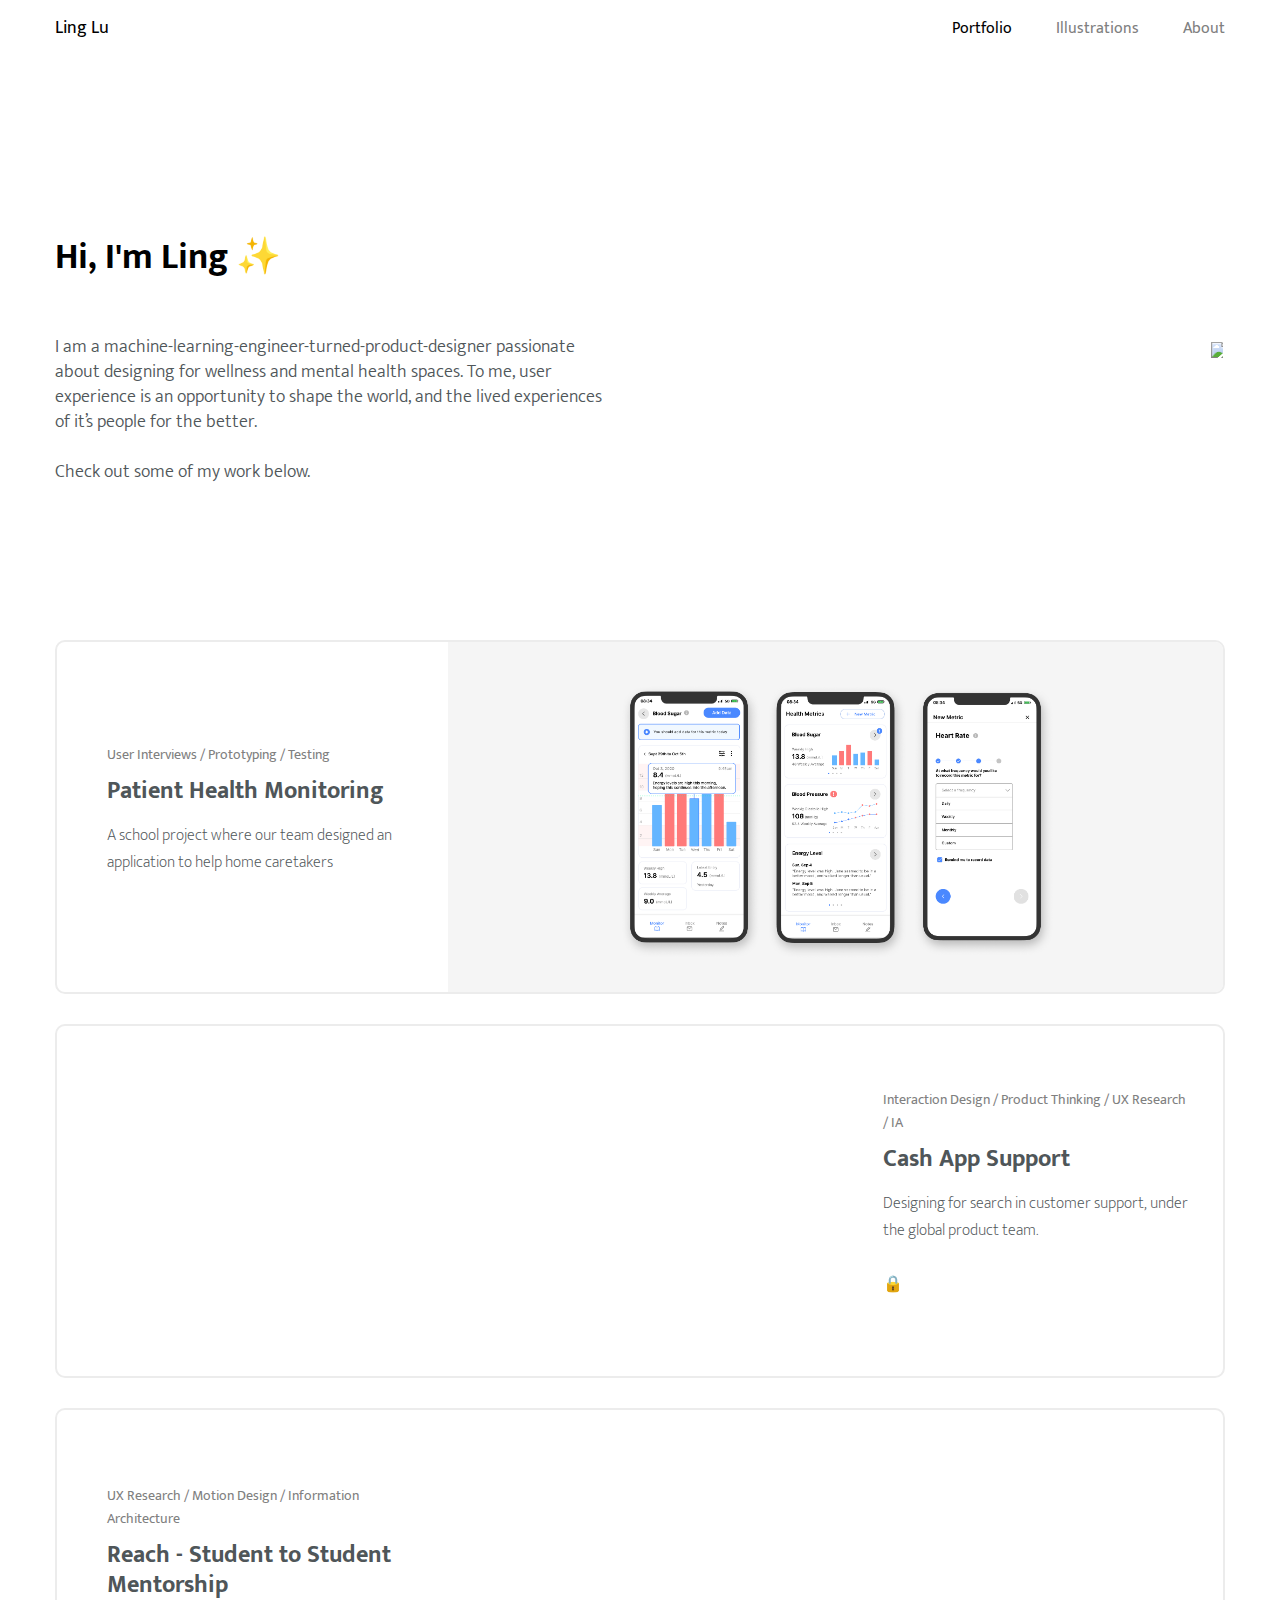
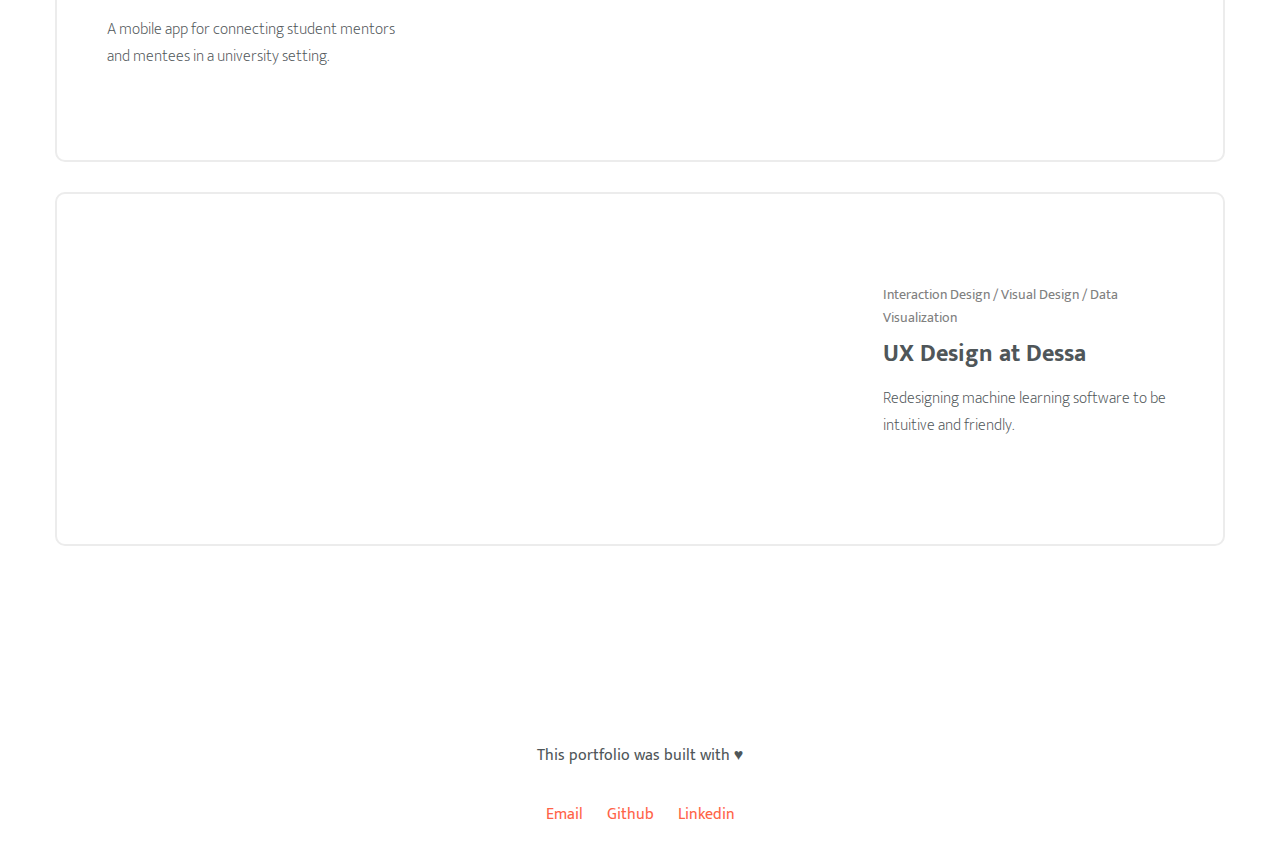
==== index.html @ 4b55bb92 "patient monitoring" ====
<!DOCTYPE html>
<html>
<head>
	<title>Ling Lu</title>
	<link rel="stylesheet" type="text/css" href="home.css">
    <meta name="viewport" content="width=device-width, initial-scale=1.0">

		<link href="https://fonts.googleapis.com/css?family=Mukta:200,300,400,500,600,700,800&display=swap" rel="stylesheet">
		<link href="https://fonts.googleapis.com/css2?family=Nunito+Sans:wght@300;400;700;900&family=Nunito:wght@200;300;400;600;700;900&display=swap" rel="stylesheet">
	<!-- Global site tag (gtag.js) - Google Analytics -->
	<script async src="https://www.googletagmanager.com/gtag/js?id=UA-154730694-1"></script>

	<script src="https://unpkg.com/aos@next/dist/aos.js"></script>
	<script>
	  AOS.init();
	  window.dataLayer = window.dataLayer || [];
	  function gtag(){dataLayer.push(arguments);}
	  gtag('js', new Date());

	  gtag('config', 'UA-154730694-1');

	</script>

</head>
<body>
	<div class="body_margin">
		<ul id='topnav'>
			<div class='margin'>
				<a href='index.html'id ='navtitle'>Ling Lu</a>
				<div id='toplinks'>
					<a href="#" id='active_link' >Portfolio</a>
					<!-- <a href="">Resume</a> -->
					<a href="illustrations.html">Illustrations</a>
					<a href="about.html">About</a>
				</div>

			</div>
		</ul>
		<div id=topchunk>

			<div id=toptext>
				<h2> Hi, I'm Ling ✨</h2>
				<p id=topsmbody>
					I am a machine-learning-engineer-turned-product-designer passionate about designing for wellness and mental health spaces. To me, user experience is an opportunity to shape the world, and the lived experiences of it’s people for the better. 
					<br><br>
					
					Check out some of my work below.
					<!-- I’m also currently a 4th year Industrial Engineering student at the University of Toronto.  -->
					<!-- I hope to become a product designer in the future who creates digital experiences to improve people’s lives. -->

						</p>
			</div>
			<div class="header_illustration_container">
			<img id="header_illustration" src="pics/general/portfolio_header.gif">
		</div>
			<!-- <div class="currentlyWorkingOn">
				<p class="thick"  >Some projects I'm currently jamming on:</p>
				<div class="container">
					<a href="https://github.com/linglu66/" target ="_blank" class="tooltip workingOn">
						100 days of SwiftUI
						<div class="right">Currently on day 34.</div>
					</a>
					<div class="tooltip workingOn">designing a mixed reality art assistant
						<div class="right">Something I've been fantasizing about for a looong time</div>
					</div>
					<div class="tooltip workingOn">explorations in motion design
						<div class="right">Writing about all of my lil' animations and mishaps</div>
					</div>
				</div>

			</div> -->
			
			
		</div>
		<div id=workchunk>
			<div id="maincasestudies">
			
				<a href="work/patient_health.html" class = "casestudy">
					
					<div class="casetext">
						<p class="cardsubtitle">User Interviews / Prototyping / Testing</p>
						<h3 class="cardtitle">Patient Health Monitoring</h3>
						<p class="casebody">
							A school project where our team designed an application to help home caretakers
						
						</p>
					</div>
					<div class="homeimgcontainer">
						<img src="pics/patient_health/health_banner.png" class = "homeimg" alt="">
					</div>
				</a>
				<a href="work/cash_support.html" class = "casestudy">
					<div class="homeimgcontainer">
						<img src="pics/cash/banner_1.png" class = "homeimg" alt="">
					</div>
					<div class="casetext">
						<p class="cardsubtitle">Interaction Design / Product Thinking / UX Research / IA </p>
						<h3 class="cardtitle">Cash App Support</h3>
						<p class="casebody">
							Designing for search in customer support, under the global product team.
							<br><br>
							🔒
						</p>
					</div>
				</a>
				<a href="work/reach.html" class = "casestudy">
					
					<div class="casetext">
						<p class="cardsubtitle">UX Research / Motion Design / Information Architecture</p>
						<h3 class="cardtitle">Reach - Student to Student Mentorship</h3>
						<p class="casebody">
							A mobile app for connecting student mentors and mentees in a university setting.
						</p>
					</div>
					<div class="homeimgcontainer">
						<img src="pics/reach/solid_banner_updated.png" class = "homeimg" alt="">
					</div>
	
					
				</a>
				<a href="work/dessa.html" class = "casestudy">
					<div class="homeimgcontainer">
						<img src="pics/dessa/0_5preview_dessa.png" class = "homeimg" alt="">
					</div>
					<div class="casetext">
						<p class="cardsubtitle">Interaction Design / Visual Design / Data Visualization </p>
						<h3 class="cardtitle">UX Design at Dessa</h3>
						<p class="casebody">
							Redesigning machine learning software to be intuitive and friendly.
						</p>
					</div>
					
	
					
				</a>
	
			</div>

		<!-- <div class="worksection">
			<section class="titleblock">
				<h2 class="titletext">other design work</h2>

			</section>

			<div class="workrow">
				<div class="workcard wip">
					<div class="cardimgcontainer">
						<img src="pics/motion/bounce_2.gif" alt="" class="fullw cardimg ">
					</div>
					<div class="cardtext">
						<p class="cardsubtitle">Personal Project</p>

						<h3 class="cardtitle">30 Days of Motion Design</h3>
						<p class="descript">Makin' things move around</p>	
						<p class="descript">(In Progress)</p>	

					</div>
				</div>
				
				<a href="work/faketrump.html" class="workcard">
					<div class="cardimgcontainer">
						<img src="pics/trumptweets.jpg" alt="" class="cardimg">
					</div>
					<div class="cardtext">
						<p class="cardsubtitle">ML / Front-End / Interaction</p>

						<h3 class="cardtitle">faketrump.ai</h3>
						<p class="descript">Using GPT-2 to generate and gamify finding real vs. fake Trump tweets.
							Over 17,000 visits from 16 countries.
						</p>	
					</div>
				</a>
				
				
				
			</div>
		</div> -->
	</div>
	<div class="footer">
		<div class="footer_content">
			
			<p>This portfolio was built with  ♥</p>
			<ul class="footer_links">
				
				<a href="mailto:ling.lu916@gmail.com" class="footer_link">Email</a>
				<a href="https://github.com/linglu66" class="footer_link">Github</a>

				<a href="https://www.linkedin.com/in/ling-l-b4982288/" class="footer_link">Linkedin</a>

			</ul>
		</div>
	</div>
	
	<!-- <script src="node_modules/jquery.js"></script> -->
	<!-- <script src="https://ajax.googleapis.com/ajax/libs/jquery/3.1.0/jquery.min.js"></script> -->
    
	<script src="https://code.jquery.com/jquery-3.5.1.min.js"></script>
	<script src="tilt.jquery.js"></script>
	<script>
		$('.js-tilt').tilt({
			scale: 2.0
		})
	</script>

</body>
</html>
---- home.css ----
*{
	font-family: 'Mukta',"Segoe UI",sans-serif;
    transition: all 0.5s ease;
    -webkit-font-smoothing: antialiased;
	text-rendering: optimizeLegibility;
}

:root {
  --darkgrey: #4F5659;
  --lightgrey:  #c4cdd1;
}
.lightgrey{
	background-color: lightgrey;
	width:100vw;
	margin:0px;
	border:1px solid salmon
}
a{
	text-decoration-style: none;
}
@keyframes fadein {
    from {
        opacity:0;
    }
    to {
        opacity:1;
    }
}

body{
	margin: 0px;
	padding-top: 0px;
  	margin-left: 100px;
	margin-right: 100px;
	max-width: 1170px;
	margin-left: auto;
	margin-right: auto;

	/* display:flex; */
	/* flex-direction: column; */
	/* align-items: center; */
}

/*big chunks*/
.footer{

	width: 100%;
	display:flex;
	justify-content: center;
}
.footer_content{
	display: flex;
	flex-direction: column;
	align-items: center;
	margin-bottom: 20px;
}
.footer_links{
	list-style: none;
	/* background-color: darkgrey; */
	padding: 0px;
}
.footer_content h2{
	margin-bottom: 0px;
}
.footer_links a{
	padding-right: 10px;
	padding-left: 10px;
	color: tomato;
}
.footer_links a:hover{
	color: rgb(74, 199, 178);
	

}
#topchunk{
	justify-content: space-between;
	padding-top: 150px;
	display: flex;
	flex-direction: row;
	/* flex-direction: column; */
	/* border:1px solid red; */
	margin-bottom: 80px;
	/* height:500px; */
}


#workchunk{
	/* background-color: blue; */

	margin-top: 10vh;
	margin-bottom: 20vh;
	margin-left: -15px;
	margin-right: -15px;
	padding: 0px;
	/* # opacity: 0;

    # animation: 0.5s ease-out fadein;
    # animation-delay: 3s; */
	animation-fill-mode: forwards;
}


#work,.worksection{

	display: flex;
	flex-direction: row;
	flex-wrap: wrap;
	max-width: 1200px;

}
.worksection{
	flex-direction: column;
	/* margin-left:-15px; */
	/* max-width: 1000px; */
	margin-left:-5px;
	margin-right:15px;
	
	margin-top:100px;


}

.workrow{
	display:flex;
	flex-direction: row;
	flex-wrap: wrap;
	/* margin-left:15px;
	margin-right: 15px; */
}

.casestudy{
	
	background-color: white;
	border: 2px solid rgb(236, 236, 236);

	/*margin-right: 20px;*/
	margin-left: 15px;
	margin-right: 15px;
	margin-bottom: 30px;

	/* width: 100%; */
	height: 350px;
	flex-grow:1;

	border-radius: 10px;
	overflow: hidden;

    animation: none;
    transition: all 0.3s;
    transition-timing-function: ease-in-out;
	display: flex;

    position: relative;
}
.top_padding{
	padding-top: 150px;
}
.thick{
	font-family: "Nunito";
	font-weight: 600;
}
.no_margin{
	margin-left: 0;
	margin-right: 0;
}
.currentlyWorkingOn{
	
	/* width:700px; */
	/* border:1px solid red; */
	display:flex;
	flex-direction: column;
	/* justify-content: flex-end; */
	/* align-items: flex-end; */
	
}

.currentlyWorkingOn .container{
	z-index: 5;
	/* width:400px; */
	display:flex;
	/* flex-direction: column; */
	border-radius: 5px;
	padding:5px;

	/* border: 2px solid #2097F6; */
	/* -webkit-box-shadow: 10px 10px 0px 0px rgba(69,125,237,1); */
/* -moz-box-shadow: 10px 10px 0px 0px rgba(69,125,237,1); */
/* box-shadow: 10px 10px 0px 0px rgba(69,125,237,1); */
}

.workingOn{
	color: var(--darkgrey);
	width: auto;
	/* text-decoration:underline; */
	background-color: #d6dee4;
	/* border: 2px solid #2097F6; */
	/* box-shadow: #02a5db; */
	margin-right: 30px;
	/* margin-left: 15px; */
	padding:10px 15px;
	border-radius: 5px;
	margin-bottom: 5px;
}
.workingOn:hover{
	background-color: #E7F4FF;
 

}
.tooltip {
	/* min-width: 30px; */
    display:inline-block;
	position:relative;
	/* color:white; */
   
}

.tooltip .right {
    /* min-width:200px;  */
    /* top:200%; */
    /* right:100%; */
    /* margin-right:40px; */
	transform:translate(0, -80%);
	

	top:40px;
    /* left:50%; */
    /* transform:translate(-50%, 0); */


    padding:10px 20px;
    color:white;
    background-color:#2097F6;
    font-weight:normal;
    font-size:15px;
    border-radius:8px;
    position:absolute;
    z-index:10;
    box-sizing:border-box;
	opacity: 0;
	transition: all 300ms ease-in-out;
	
}

.tooltip:hover .right {
	/* top:60% */
	/* transition: ease-in-out; */
	
	transform:translate(0%, -50%);
	/* opacity: 1; */
}

.spread{
	height:80vh;
	/* padding-top:100px; */
	/* background-color: tomato; */
	display: flex;
	flex-direction: column;
	justify-content: space-between;
}
#maincasestudies{
}
.workcard{
	/* display: inline-block; */
	overflow: hidden;
	width: 280px;
	min-width: 80px;
	height: 550px;
	border-radius: 10px;
	border: 2px solid rgb(236, 236, 236);
	background-color: white;
	flex-grow:1;
	flex-shrink: 1;
	margin-left: 20px;
	margin-bottom: 40px;
	max-width: 33%;
}
.casetext{
	width: 40%;
	/* max-width:40%; */
	padding: 30px;
	padding-left:50px;
	color: var(--darkgrey);
	display: flex;
	flex-direction: column;
	justify-content: center;
	/* background-color: tomato; */
	/* margin:30px; */
	border-radius: 10px;
}

p.casebody{
	font-weight: 200;
}
.workcard:hover, .casestudy:hover{
	transition-duration: 300ms;
	/* -webkit-transform: translateY(-8px); */
	/* transform: translateY(-8px); */
	/* transform: scale(1.05); */
	box-shadow:0px 10px 3px #f0f0f0;
}

.casestudy:hover .homeimg{
	height:110%;


}
.workcard:hover .cardimgcontainer{
	height: 340px;

}
.crop{
	overflow: hidden;
}
.homeimgcontainer{
	width: 100%;
	/* height: 300px; */
	overflow: hidden;
	display:flex;
	align-items: center;
	justify-content: center;
	overflow: hidden;

}

.cardimgcontainer{
	width: 100%;
	height: 300px;
	overflow: hidden;
	display:flex;
	align-items: center;
	justify-content: center;
}

.cardimg, .homeimgcontainer{
	/* width: 100%; */
	height: 100%;
	/* max-width:100%; */
	/* max-height:100%; */
	/* height: auto; */
} 
.fullh{
	height: 100%;
	width: 100%;
}
.fullw{
	width: 100%;
	height: auto;
}
.titleblock {
	display:block;
	margin-left: 20px;
	margin-bottom: 15px;
		/* margin-left:15px;
	margin-right: 15px; */
}

.titletext{	
	
	width: 100%;
	display: block;
	margin-right: 15px;
	font-size: 30px;
	margin-bottom: 0px;

}



/*images*/
.header_illustration_container{
	height:400px;
	display:flex;
	justify-content: center;
	align-items: center;
	overflow-y: hidden;
}
#header_illustration{
	width:70%;
	/* max-height: 400px; */

}
.padding{
	padding: 30px;

}

.hidden{
	visibility: hidden;
}
.image{
	/*border: 1px solid red;*/
	/*border:1px solid lightgrey;*/
	box-shadow:13px 15px 23px #E0E0E0;
	margin-top: 30px;
	margin-bottom: 20px;

	width: 100%;
}

.homeimg{
	/* width: 100%; */
	height:100%;
	background-size: 100% auto;
	/*height: 400px;*/


}


.cardtitle{
	font-weight: 700;
}

.footer_content p{
	color: var(--darkgrey);
}
.cardtext{
	margin: 40px;
	color: var(--darkgrey);
	height: 50%;
}
.casetext h3{
	margin-bottom: 20px;
}
h3.cardtitle{
	font-size: 24px;
	line-height: 30px;
	/* line-height: 0px; */
	/* padding: 0px; */
	margin:0px;
	/* height:30%; */
	/* display: block; */
	/* background-color: red; */
	float: bottom;
	
}


/*fonts*/

h2.titletext{
	font-weight: 300;

	color:rgb(65, 65, 65);
}

#toplinks #active_link{
	color: black;
}
h1{
	margin-bottom: 0px;
}
h2{
	opacity: 1;
	font-weight: 700;
	font-size: 36px;
	/* # animation: 1s ease-out fadein; */

}
h3.cardtitle{
	margin-top: 0px;
}
p.descript{
	font-weight: 200;
}
p.cardsubtitle{
	font-size:14px;
	font-weight: 400;
	color: grey;
	margin:0px;
	padding-bottom: 10px;
}

li p{
	font-weight: 200;
}

.grid_label{
	margin-bottom: 0px;
	padding-bottom: 0px;

	/*border: 1px solid green;*/
}


#topbody{
	font-size: 24px;
	font-weight: 300;

	line-height: 30px;
	width:60%;

	/*opacity: 0;*/

    /*animation: 0.5s ease-out fadein;*/
    /*animation-delay: 1s;*/
	animation-fill-mode: forwards;
}

#topsmbody{
	color: var(--darkgrey);
	font-weight: 300;

	font-size: 18px;
	line-height: 25px;

	/* # opacity: 0;

    # animation: 0.5s ease-out fadein;
    # animation-delay: 3s; */
	animation-fill-mode: forwards;
}
.overlay_sub{
	color: white;
	font-size:16px;
	font-weight: 300;
	margin: 0px;
}

.topgrey{
	color: var(--darkgrey);
}

.subtitle{
	font-weight: 300;

	font-size: 18px;
	line-height: 25px;
}


#navtitle{
	/*flex-grow: 1;*/
	font-size: 18px;
	text-decoration: none;
	color: black;
}
#toplinks{
	font-size: 16px;
	margin: 0px;
	padding: 0px;

}
#toplinks a{
	margin-left: 40px;
	text-decoration: none;
	color: grey;
    transition: color 0.2s ease-in-out;


}
#toplinks a:hover{
	color: black;

}

.caption{
	width: 100%;
	text-align: center;
	font-style: italic;
}
/*textboxes*/
#toptext{
	/* margin-top: 150px; */
	width: 48%;
	/*margin-left: 15px;*/
	/* background-color: tomato; */
	display: flex;
	flex-direction: column;
	justify-content: center;
	
}

/*navbar*/

#navlist{
	display: flex;
	flex-direction: row;
	padding: 0px;
	margin-left: 15px;
	/*border-bottom: 1px solid black;*/
	/*width: 33vw;*/
}

#navlist li{
	transition: 0.2s ease-in-out;
	padding-left: 25px;
	padding: 10px 25px 10px;
	padding-right: 25px;
	/*padding-right: 25px;*/
	list-style: none;
	border-radius: 5px;
	margin-right: 10px;

	color: grey;

	display: inline;

}

#navlist li:hover{
	cursor: pointer;
	background-color: rgba(231, 234, 240, 0.5);
	color: black;
}



#navlist .navsel.active{
	background-color: #E7EAF0;
	color: black;

}

.center_text{
	/*width: 800px;*/
	font-weight: 200;
	font-size: 20px;
	text-align: left;
	/*border: 1px solid green;*/
}

.text{
	font-weight: 200;
	font-size: 18px;
	text-align: left;

}
.list{
	width: 100%;
}
.left_text{
	display: flex;
	flex-direction: column;
	align-content: flex-start;
	width:100%;
}
/*top navbar*/
#topnav{
	position: fixed;
	top: -18px;
	left: 0px;
	z-index: 100;
	padding:0px;
	flex-grow: 1;
	width:100%;
	padding-top: 15px;
	padding-bottom:20px;


	background-color: white;

}
.margin{
	/*margin-left: 100px;*/
	/*margin-right: 100px;*/
	margin-left: auto;
	margin-right: auto;
	max-width: 1170px;
	

	
	display: flex;
	flex-direction: row;
	align-items: center;
	justify-content: space-between;

}

.illustrations{
	display:flex;
	flex-wrap: wrap;
	height:auto;
	margin-right: -15px;
	padding-bottom: 80px;
	

}
.illustration_holder{
	min-width: 300px;
	overflow: hidden;
	flex-grow: 1;
	margin-right: 15px;
	margin-bottom: 15px;
	width:30%;
	height:350px;
	border-radius: 20px;
	background-color: #2097F6;
}

/*workchunks*/
.workitem{
	height: 300px;
	width: 35%;
	background-color: blue;

	/*margin-right: 20px;*/
	margin-left: 15px;
	margin-right: 15px;
	margin-bottom: 30px;

	width: 60%;
	height: 350px;
	flex-grow:1;

	/*margin-bottom: 20px;*/
	border-radius: 10px;

    animation: none;
    transition: all 0.3s;
    transition-timing-function: ease-in-out;
	display: block;

    position: relative;
}

.workitem:hover {


     -webkit-transform: scale(1.01);
        -ms-transform: scale(1.01);
        transform: scale(1.01);
	/*background-color: blue;*/
}

.overlay {
  position: absolute;
  top: 0;
  bottom: 0;
  left: 0;
  right: 0;
  height: 100%;
  width: 100%;
  opacity: 0;
  transition: .5s ease;
  background-color: rgba(44, 124, 244, 0.9);
  border-radius: 10px;
  display: flex;
  flex-direction: column;
  align-items: center;
}



.workitem:hover .overlay {
  opacity: 1;
}

.aboutBlock{
	width:50%;
	margin-bottom: 50px;
}

.blockTitle{
	margin-bottom: 15px;
	font-weight: 700;

}
.blockBody{
	font-weight: 300;
}
.aboutMargin{
	/* max-width: 900px; */
	padding-left: auto;
	padding-right: auto;
	/* border: 1px solid green; */

}
#aboutTop{
	margin-top: 300px;
	/*height: 300px;*/
	display: flex;
	flex-direction: row;
	/* justify-content: space-between; */
	/* align-content: center; */
	align-items: center;
	margin-bottom: 150px;
	font-weight: 600;
}

.circle{
	border-radius: 100%;
	background-color: tomato;
	height:250px;
	width:250px;
	overflow: hidden;
	/* border:1px solid green; */
}
#selfpic{
	background-image: url('pics/myself.jpg') ;
	background-size: auto 100%;
	background-position: center center;
	width: 250px;
	height: 300px;
	border-radius: 100px;
	



}

#abouttext{
	margin-left: 100px;
	width: 50%;
	font-size: 24px;
	font-weight:400;
}
/*workchunk details*/
.tag{
	border-radius: 50px;
	background-color: green;
	width: auto;
	padding: 10px 20px;
	margin: 15px;
	display: inline-block;
	position: absolute;
	bottom:0px;
	left: 0px;
	font-weight: 200;


}

.title{
	color: white;
    font-weight: 600;
    font-size: 20px;
    margin: 0;

}
.overlay_text{
	padding: 10px 15px;
	margin: auto;
	display:flex;
	flex-direction: column;
	align-items: center;
	justify-content: center;


}
.workitem:hover ~ .title{

}
@media only screen and (max-width: 1200px) {

	.workitem{
		width: 40%;

	}

	#topbody{
		width: 100%;
	}

	body{
		margin-left: 50px;
		margin-right:50px;
	}
	.margin{
		margin-left: 50px;
		margin-right: 50px;
	}
	.center_blurb, .after_image{
		padding-left: 100px;
		padding-right: 100px;
	}

}

a{
	color: blue;
	text-decoration: none;
}

#dessa{
	/*background: url("pics/1xpreview_dessa.png") bottom center no-repeat;*/
	background: url("pics/dessa/0_5preview_dessa.png") top center no-repeat;
	width: 100%;
	background-size: auto 110%;
	background-color: #061A40;
}


.mlworkimage#face2face{
	background-size:80%;

}
#face2face{
	background: url("pics/facetoface graphicbright.png") center center no-repeat;
	background-size:50%;
	background-color:  rgba(0, 186, 249);

}

#face2face .tag{
	background-color: #02a5db;
	color: white;
}

#face2face .overlay{
	/*background-color: rgb(108, 214, 207, 0.8);*/
	background-color: rgba(0, 186, 249, 0.9);
}

#face2face.row_img, #face2face.workitem{
	background-size:25%;
}


.mlworkimage#faketrump{
	background: url("pics/trumptweets.jpg") 100% auto no-repeat;
	background-size: 100%;
}
#faketrump{
	background: url("pics/trumptweets.jpg") center center no-repeat;
	background-size:50%;
	background-color: #3343CC;

}

#faketrump .tag{
	background-color: #1d2fb7;
	color: white;
}

#faketrump .overlay{
	/*background-color: rgb(108, 214, 207, 0.8);*/
	background-color: rgb(50, 65, 198, 0.9);
}

#faketrump.row_img, #faketrump.workitem{
	background-size:35%;
}
#foodora{
	background: url("pics/foodora_05.jpg") center center no-repeat;
	background-size:50%;
	background-color: #d60765;
}

#foodora .tag{
	/*background-color: #D70F64;*/
	background-color: #e04a86;
	color: white;
}

#foodora .overlay{
	/*background-color: rgb(108, 214, 207, 0.8);*/
	background-color: rgb(186, 26, 92, 0.9);
}

#foodora.row_img{
	background-size:30%;


}

#motion{
	background: url("pics/motion/bounce_2.gif") center center no-repeat;
	background-size:40%;
	width: 100%;
	/*width:300px;*/
	background-color: #096163;
}
#motion::before{

}

#foodora .tag{
	/*background-color: #D70F64;*/
	background-color: #e04a86;
	color: white;
}

#motion .overlay{
	/*background-color: rgb(108, 214, 207, 0.8);*/
	background-color: rgb(9, 97, 99, 0.9);
}

#motion.row_img{
	width: 100%;
	background-size: 30%;

}

#reach{
	background: url("pics/reach/solid_banner_updated.png") bottom center no-repeat;

	background-size: auto 100% ;
	background-color:  #3EAA91;


}
#reach.row_img{
	width: 100%;
	height: 500px;

	/* background-size: 60%; */

}

#cash{
	background: url("pics/cash/banner_1.png") bottom center no-repeat;

	background-position: center;
	background-size: 100% auto ;
	background-color:  #00D632;
	/* background: url("pics/cash/cash_banner_1.png") bottom center no-repeat;

	background-position: center;
	background-size: 100% auto ;
	background-color:  #00D632; */


}
#cash .overlay{
	/*background-color: rgb(108, 214, 207, 0.8);*/
	background-color: rgba(11, 107, 131, 0.9);
}


.block{
	display: flex;
}
.shrink{
	width: 80%;
	margin-left: 100px;
}
.wide_tchart{
	display: flex;
	flex-direction: row;
	justify-content: space-between;
	font-weight: 200;
	font-size: 16px;
}
.wide_tchart div{
	width: 45%;
}
.img_row_block{
	width: 100%;
	margin:auto;
	/* background-color: orange; */
	/* position: absolute; */
	justify-content: space-around;
	/* left: 0px; */
	display: flex;
	flex-direction: row;
}
.img_row_block img{
	width: 230px;
	border: 2px solid grey;
}
#reach2{
	background: url("pics/reach/reach_bg_yellow.png") bottom center no-repeat;
	background-size: auto 100% ;
	background-color:  #fdfff5;
	/* max-width: 1900px; */
	/* margin: auto; */
}

.fade-in-section {
	opacity: 0;
	transform: translateY(20vh);
	visibility: hidden;
	transition: opacity 0.6s ease-out, transform 1.2s ease-out;
	will-change: opacity, visibility;
	}
	.fade-in-section.is-visible {
	opacity: 1;
	transform: none;
	visibility: visible;
	}


#face2face .tag{
	background-color: #02a5db;
	color: white;
}

#face2face .overlay{
	/*background-color: rgb(108, 214, 207, 0.8);*/
	background-color: rgba(0, 186, 249, 0.9);
}

#face2face.row_img, #face2face.workitem{
	background-size:25%;
}





@media only screen and (max-width: 902px) {
	#topchunk{
		width: auto;
		/* margin-right: 15px; */
		/* margin-left: ; */
		flex-direction: column;
		justify-content: flex-start;
		align-items: flex-start;
	
	}
	.currentlyWorkingOn{
		
		/* border: 1px solid red; */
		width:auto;
		justify-content: flex-start;
		align-items: flex-start;
		/* margin-right: 15px; */
	}
	#foodora.row_img{
		background-size: 50%;
	}

	.mlworkimage{
		height: 150px;
		width: 150px;
		min-width: 150px;
		min-height: 150px;
	}
	.workitem{
		width: 80%;
		height: 250px;
	}
	#topbody{
		width: 100%;
	}
	#toptext{
		width: 100%;
	}
	#navlist{
		justify-content: space-between;
	}
	#navlist li{
		width: 33vw;
		text-align: center;
	}


	.row_img#face2face{
		background-size: 50%;
	}

	.center_blurb.row{
		padding-left: 0px;
		padding-right: 0px;
		margin-right: 0px;
	}

	.center_blurb{
		padding-left: 20px;
		padding-right: 20px;
	}

}

@media only screen and (max-width: 750px) {
	#motion, #motion.row_img{
		background-size: 50%;

	}

}
@media only screen and (max-width: 480px) {
	#motion{
		background-size: 70%;

	}
	#about{
		margin-top: 120px;
		display: flex;
		flex-direction: column;
		height: auto;

	}
	#selfpic{
		height: 300px;
		width: 100%;
		background-repeat: no-repeat;
		background-size: 100%;
		background-position: center;
	}
	#abouttext{
		margin-left: 0px;
		margin-right: 0px;
		width: 100%;
		margin-top: 50px;
	}
	.worksection{
		margin-top: 80px;
	}
	.mlsubtitle{
		font-size:20px;
	}
	.row.center_blurb{
		padding-top: 40px;
		padding-bottom: 40px;
	}
	.after_img{
		margin-top: 250px;
	}
	.row_img{
		height: 250px;
	}
	.row.title_row{
		margin-top: 100px;
	}
	.quote{
		font-size: 22px;
	}
	#topnav{
		height: 20px;
	}
	.mltext{
		margin-left: 0px;
		margin-bottom: 20px;
	}
	.mlworkitem{
		flex-direction: column-reverse;
		margin-bottom: 40px;
	}
	.mlworkimage:hover{
		width: 200px;
	}
	#face2face.row_img {
    background-size: 100%;}
	#face2face.mlworkimage, .mlworkimage#faketrump{
		height: 100px;
		width: 100%;
		background-size: 40%;
	}
	html{
		margin: 0px;
		margin-right: 0px;
		padding: 0px;
		/*width: 100vw;*/
	}
	body, .margin{
		margin-left: 20px;
		margin-right:20px;

	}
	.workitem{
		height: 200px;
	}
	.after_img ul{
		display: flex;
		flex-direction: column;
		/*margin-bottom: 300px;*/
	}

	.after_img li{
		width: 100%;
	}

	.after_img li h3{
		margin-bottom: 0px;
	}
	.comparison_block{
		/*background-color: blue;*/
		width: 100%;
	}
	.comparison_block ul{
		display: flex;
		flex-direction: column;
		/*background-color: red;*/
	}

	.comparison_block li{
		width: 100%;

	}

	#workchunk{

	}

}
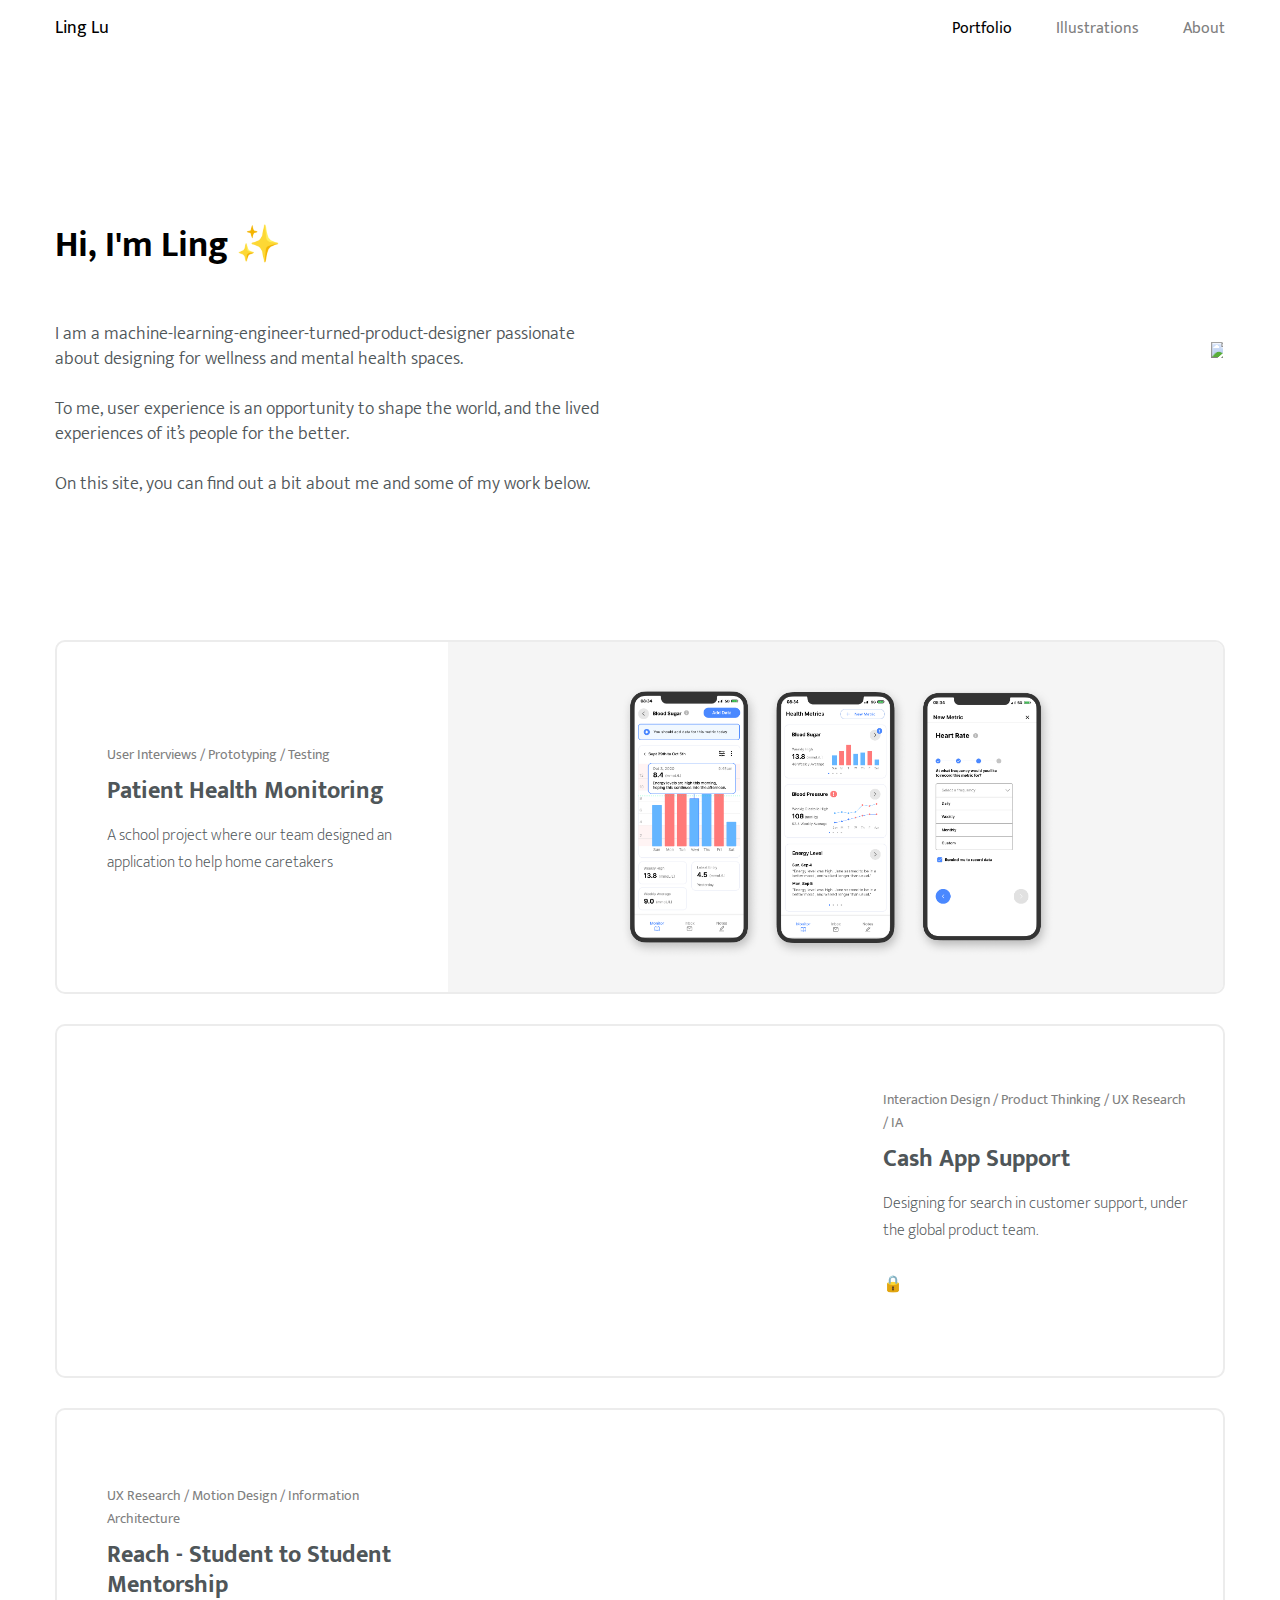
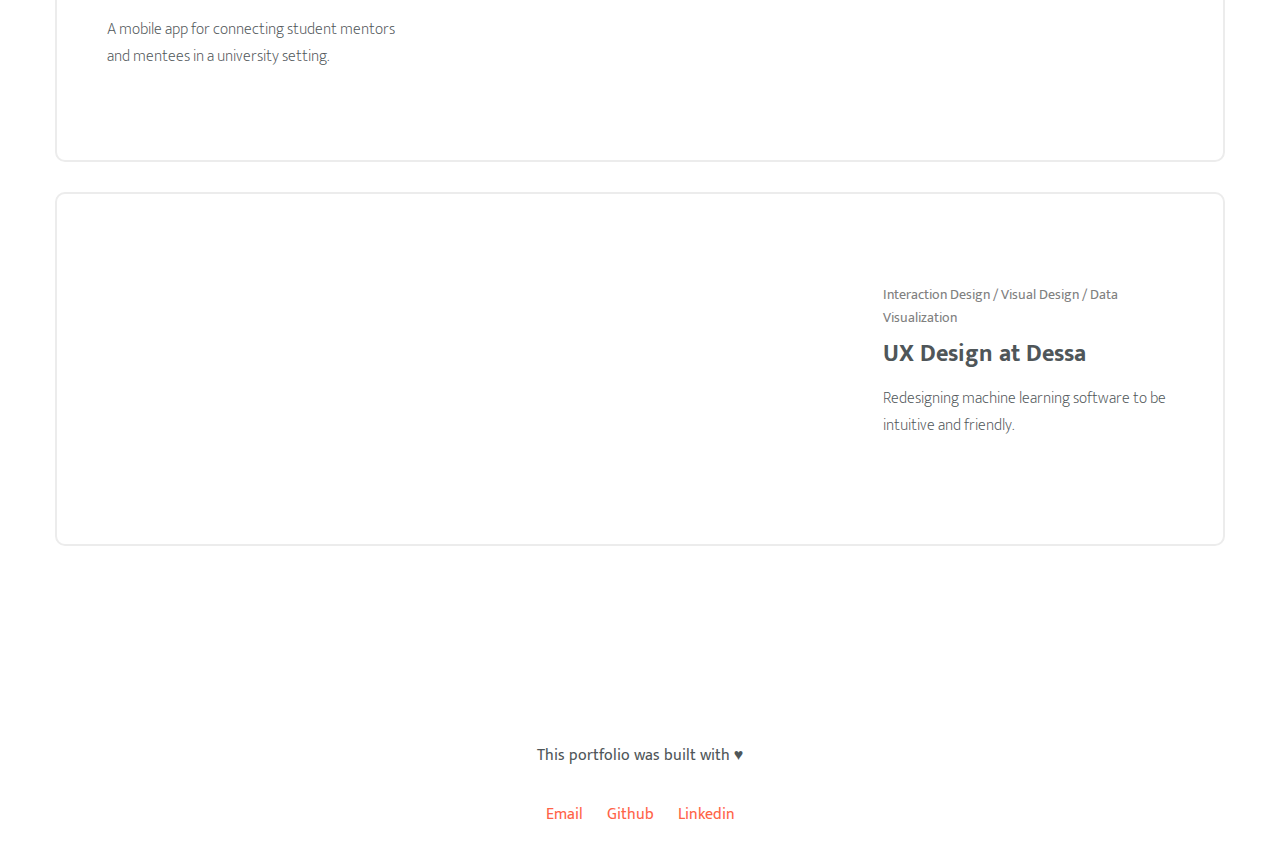
==== commit 98222ec6: "update" ====
--- a/index.html
+++ b/index.html
@@ -41,10 +41,13 @@
 			<div id=toptext>
 				<h2> Hi, I'm Ling ✨</h2>
 				<p id=topsmbody>
-					I am a machine-learning-engineer-turned-product-designer passionate about designing for wellness and mental health spaces. To me, user experience is an opportunity to shape the world, and the lived experiences of it’s people for the better. 
+					I am a machine-learning-engineer-turned-product-designer passionate about designing for wellness and mental health spaces. 
 					<br><br>
 					
-					Check out some of my work below.
+					To me, user experience is an opportunity to shape the world, and the lived experiences of it’s people for the better. 
+					<br><br>
+					On this site, you can find out a bit about me and some of my work below.
+		
 					<!-- I’m also currently a 4th year Industrial Engineering student at the University of Toronto.  -->
 					<!-- I hope to become a product designer in the future who creates digital experiences to improve people’s lives. -->
 
